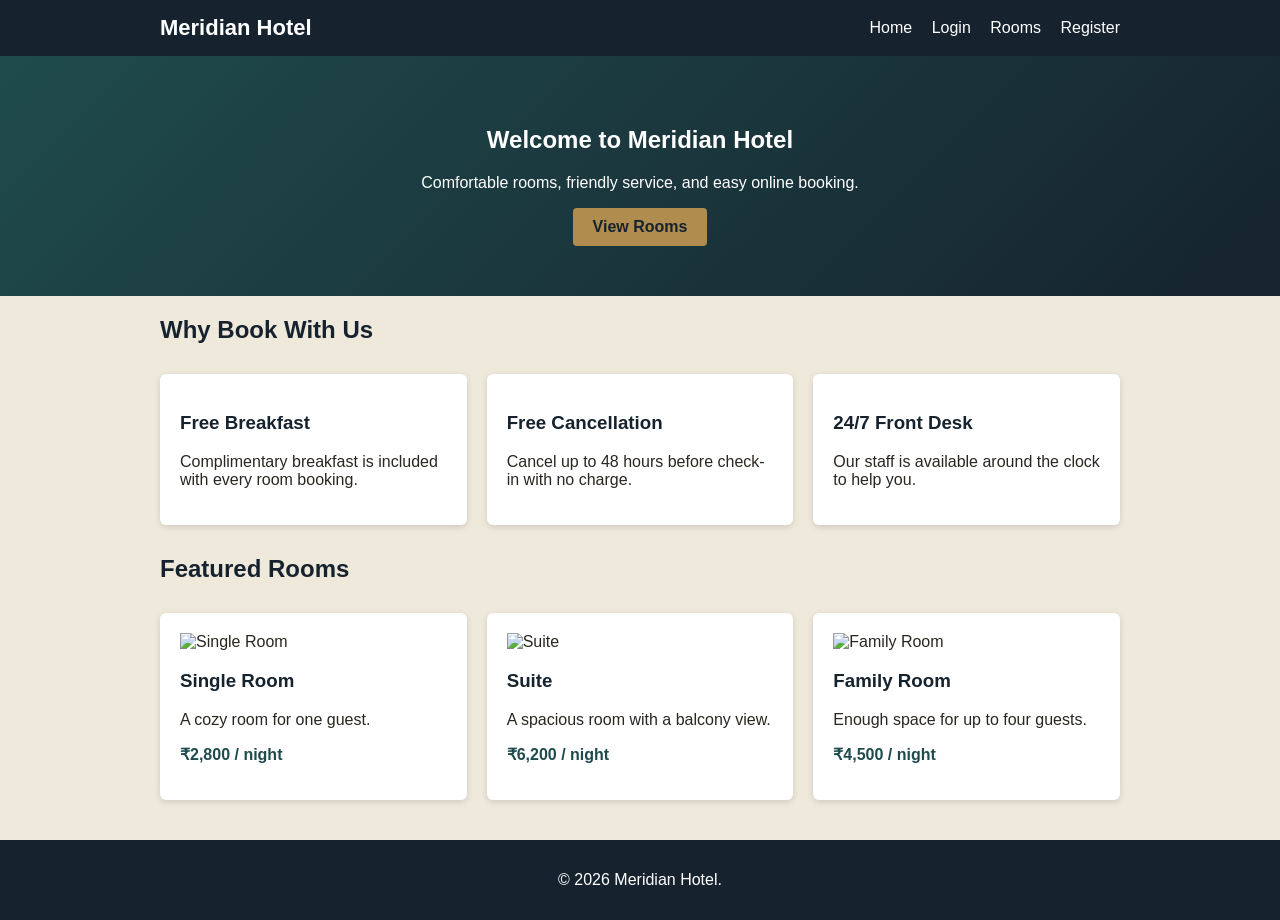
==== index.html @ e2f0ad1f "Add files via upload" ====
<!DOCTYPE html>
<html lang="en">
<head>
<meta charset="UTF-8">
<title>Meridian Hotel - Home</title>
<link rel="preconnect" href="https://fonts.googleapis.com">
<link href="https://fonts.googleapis.com/css2?family=Poppins:wght@600;700&family=Inter:wght@400;500&display=swap" rel="stylesheet">
<link rel="stylesheet" href="style.css">
</head>
<body>

<header>
  <div class="container">
    <a href="index.html" class="logo">Meridian Hotel</a>
    <nav>
      <a href="index.html">Home</a>
      <a href="login.html">Login</a>
      <a href="catalogue.html">Rooms</a>
      <a href="register.html">Register</a>
    </nav>
  </div>
</header>

<section class="hero">
  <h1>Welcome to Meridian Hotel</h1>
  <p>Comfortable rooms, friendly service, and easy online booking.</p>
  <a href="catalogue.html" class="btn">View Rooms</a>
</section>

<div class="container">
  <h2>Why Book With Us</h2>
  <div class="cards">
    <div class="card">
      <h3>Free Breakfast</h3>
      <p>Complimentary breakfast is included with every room booking.</p>
    </div>
    <div class="card">
      <h3>Free Cancellation</h3>
      <p>Cancel up to 48 hours before check-in with no charge.</p>
    </div>
    <div class="card">
      <h3>24/7 Front Desk</h3>
      <p>Our staff is available around the clock to help you.</p>
    </div>
  </div>

  <h2>Featured Rooms</h2>
  <div class="cards">
    <div class="card">
      <img src="single_room.jpg" alt="Single Room">
      <h3>Single Room</h3>
      <p>A cozy room for one guest.</p>
      <p class="price">₹2,800 / night</p>
    </div>
    <div class="card">
      <img src="suite.jpg" alt="Suite">
      <h3>Suite</h3>
      <p>A spacious room with a balcony view.</p>
      <p class="price">₹6,200 / night</p>
    </div>
    <div class="card">
      <img src="family_room.jpg" alt="Family Room">
      <h3>Family Room</h3>
      <p>Enough space for up to four guests.</p>
      <p class="price">₹4,500 / night</p>
    </div>
  </div>
</div>

<footer>
  <p>&copy; 2026 Meridian Hotel.</p>
</footer>

</body>
</html>
---- style.css ----
:root{
  --navy:#16232E;
  --gold:#B08D4F;
  --sand:#EFE9DC;
  --teal:#1F4B4C;
}

*{box-sizing:border-box}

body{
  margin:0;
  font-family:Arial;
  background:var(--sand);
  color:#2A2620;
}

h1,h2,h3{color:var(--navy)}

.container{
  max-width:1000px;
  margin:auto;
  padding:0 20px;
}

/* Header */
header,footer{
  background:var(--navy);
  color:white;
  padding:15px;
}

header .container{
  display:flex;
  justify-content:space-between;
  align-items:center;
}

.logo{
  color:white;
  font-size:22px;
  font-weight:bold;
  text-decoration:none;
}

nav a{
  color:white;
  text-decoration:none;
  margin-left:15px;
}

nav a:hover{color:var(--gold)}

/* Hero */
.hero{
  background:linear-gradient(135deg,var(--teal),var(--navy));
  color:white;
  text-align:center;
  padding:50px 20px;
}

.hero h1{color:white}

/* Buttons */
.btn{
  display:inline-block;
  background:var(--gold);
  color:var(--navy);
  padding:10px 20px;
  border:0;
  border-radius:4px;
  text-decoration:none;
  font-weight:bold;
}

.btn:hover{background:#96793e}

.btn-secondary{
  background:white;
  border:1px solid var(--navy);
}

/* Cards */
.cards{
  display:flex;
  flex-wrap:wrap;
  gap:20px;
  margin:30px 0;
}

.card{
  flex:1 1 250px;
  background:white;
  padding:20px;
  border-radius:6px;
  box-shadow:0 2px 6px #0002;
}

.card img{
  width:100%;
  height:160px;
  object-fit:cover;
}

.price{
  color:var(--teal);
  font-weight:bold;
}

/* Table */
table{
  width:100%;
  border-collapse:collapse;
  background:white;
  margin:30px 0;
}

th,td{
  padding:10px;
  border:1px solid #ccc;
}

th{
  background:var(--navy);
  color:white;
}

tr:nth-child(even){background:#f2ede1}

/* Forms */
form{
  max-width:400px;
  margin:30px auto;
  padding:25px;
  background:white;
  border-radius:6px;
}

label{
  display:block;
  margin:10px 0 5px;
  font-weight:bold;
}

input,textarea{
  width:100%;
  padding:8px;
  border:1px solid #ccc;
  border-radius:4px;
}

form .btn{width:100%;margin-top:15px}

.name-row{
  display:flex;
  gap:15px;
}

.name-row div{flex:1}

.form-row{
  display:flex;
  justify-content:space-between;
  margin-top:10px;
}

.checkbox-line{margin-top:10px}

footer{
  text-align:center;
  margin-top:40px;
}
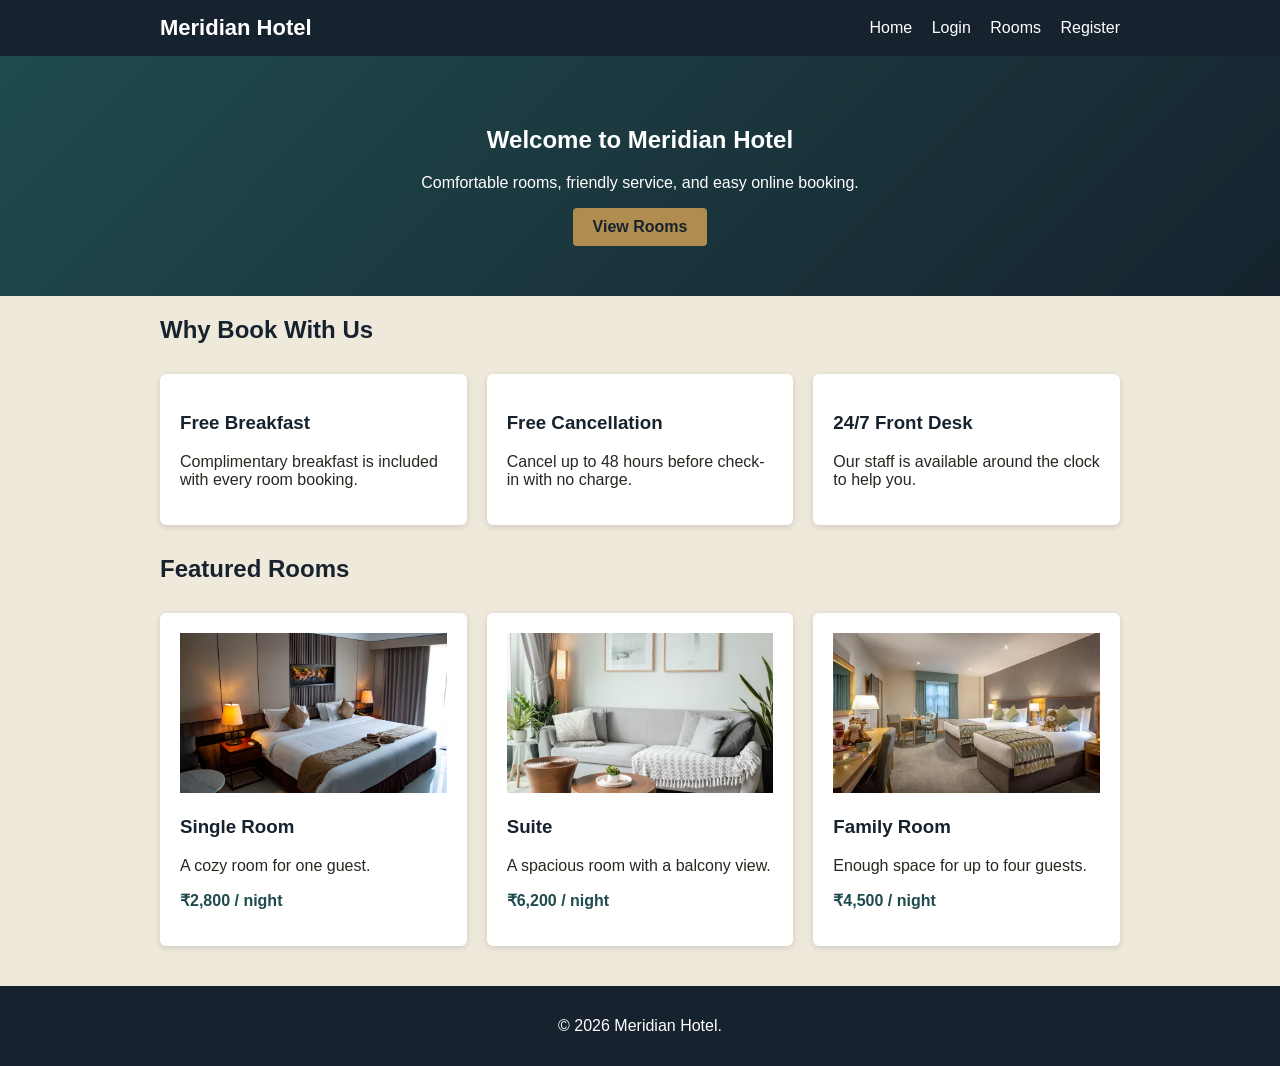
==== commit eff60da5: "Fix image paths for featured rooms Updated image paths for featured rooms to include 'images/' direc" ====
--- a/index.html
+++ b/index.html
@@ -47,19 +47,19 @@
   <h2>Featured Rooms</h2>
   <div class="cards">
     <div class="card">
-      <img src="single_room.jpg" alt="Single Room">
+      <img src="images/single_room.jpg" alt="Single Room">
       <h3>Single Room</h3>
       <p>A cozy room for one guest.</p>
       <p class="price">₹2,800 / night</p>
     </div>
     <div class="card">
-      <img src="suite.jpg" alt="Suite">
+      <img src="images/suite.jpg" alt="Suite">
       <h3>Suite</h3>
       <p>A spacious room with a balcony view.</p>
       <p class="price">₹6,200 / night</p>
     </div>
     <div class="card">
-      <img src="family_room.jpg" alt="Family Room">
+      <img src="images/family_room.jpg" alt="Family Room">
       <h3>Family Room</h3>
       <p>Enough space for up to four guests.</p>
       <p class="price">₹4,500 / night</p>
@@ -72,4 +72,4 @@
 </footer>
 
 </body>
-</html>+</html>
